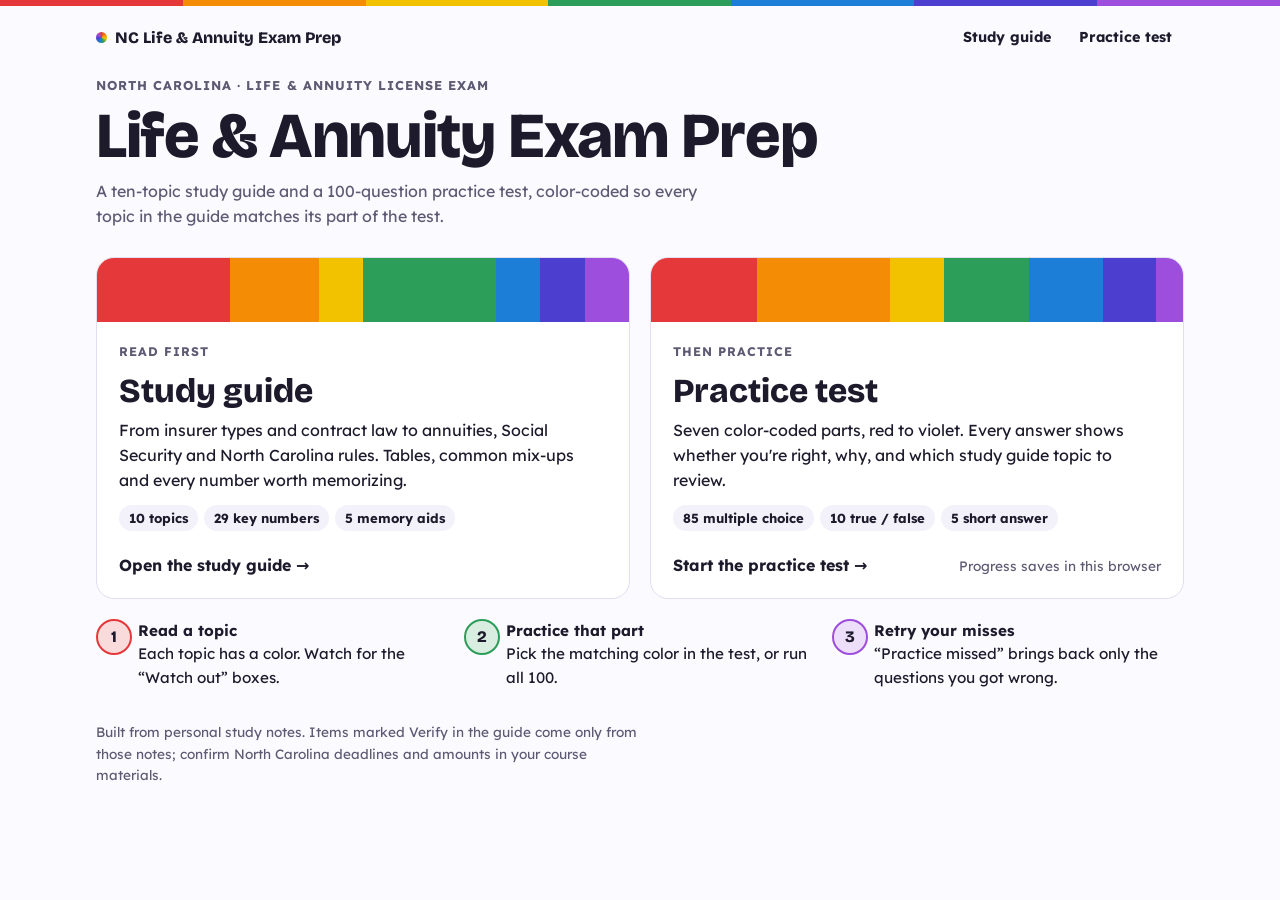
==== index.html @ bba4e841 "Add study guide and practice test site Home page with tiles linking to a ten-topic study guide and a" ====
<!doctype html>
<html lang="en">
<head>
<meta charset="utf-8">
<meta name="viewport" content="width=device-width, initial-scale=1, viewport-fit=cover">
<title>NC Life &amp; Annuity Exam Prep</title>
<meta name="description" content="Study guide and 100-question practice test for the North Carolina Life & Annuity license exam.">
<link rel="preconnect" href="https://fonts.googleapis.com">
<link rel="preconnect" href="https://fonts.gstatic.com" crossorigin>
<link rel="stylesheet" href="https://fonts.googleapis.com/css2?family=Lexend:wght@400;600;700&family=Bricolage+Grotesque:opsz,wght@12..96,600;12..96,800&display=swap">
<link rel="stylesheet" href="styles.css">
<style>
/* Home layout: masthead, then two large tiles side by side (stacked on phones), then a short how-to row. */
.home-title { font-size: clamp(2.3rem, 6vw, 4rem); }
.tiles {
  display: grid;
  grid-template-columns: repeat(2, minmax(0, 1fr));
  gap: 20px;
  padding-block: 28px 20px;
}
@media (max-width: 760px) { .tiles { grid-template-columns: minmax(0, 1fr); } }
.tile {
  display: grid;
  grid-template-rows: auto 1fr auto;
  min-width: 0;
  overflow: hidden;
  border: 1px solid var(--line);
  border-radius: 18px;
  background: var(--surface);
  color: var(--fg);
  text-decoration: none;
  transition: transform 0.15s ease, box-shadow 0.15s ease, border-color 0.15s ease;
}
.tile:hover { transform: translateY(-2px); border-color: var(--fg); box-shadow: 0 10px 28px -16px color-mix(in srgb, var(--fg) 45%, transparent); }
.tile:focus-visible { outline-offset: 4px; }
.bands { display: flex; height: 64px; }
.bands span { flex: var(--w, 1) 1 0; background: var(--c); }
.tile-body { padding: 20px 22px 8px; }
.tile-kicker {
  margin: 0 0 4px;
  font-size: 0.78rem;
  font-weight: 700;
  letter-spacing: 0.08em;
  text-transform: uppercase;
  color: var(--muted);
}
.tile h2 { margin: 0 0 8px; font: 800 clamp(1.6rem, 3vw, 2.1rem)/1.1 var(--display); }
.tile p { margin: 0 0 12px; max-width: 46ch; }
.facts { display: flex; flex-wrap: wrap; gap: 6px; margin: 0; padding: 0; list-style: none; }
.facts li {
  padding: 3px 10px;
  border-radius: 999px;
  background: var(--surface-2);
  font-size: 0.82rem;
  font-weight: 700;
  font-variant-numeric: tabular-nums;
}
.tile-foot {
  display: flex;
  flex-wrap: wrap;
  align-items: center;
  justify-content: space-between;
  gap: 8px 12px;
  padding: 14px 22px 20px;
}
.go { font-weight: 700; }
.progress-note { font-size: 0.85rem; color: var(--muted); font-variant-numeric: tabular-nums; }

.how {
  display: grid;
  grid-template-columns: repeat(3, minmax(0, 1fr));
  gap: 16px;
  margin: 0 0 32px;
  padding: 0;
  list-style: none;
  counter-reset: step;
}
@media (max-width: 760px) { .how { grid-template-columns: minmax(0, 1fr); } }
.how li {
  counter-increment: step;
  display: grid;
  grid-template-columns: 2rem minmax(0, 1fr);
  gap: 10px;
  align-items: start;
  font-size: 0.95rem;
}
.how li::before {
  content: counter(step);
  width: 2rem;
  height: 2rem;
  display: grid;
  place-items: center;
  border: 2px solid var(--c);
  border-radius: 50%;
  background: color-mix(in srgb, var(--c) 18%, var(--surface));
  font: 800 1rem var(--display);
}
.how strong { display: block; }
</style>
</head>
<body>
<div class="rainbow-rule" aria-hidden="true"></div>
<nav class="wrap topnav" aria-label="Site">
  <a class="brand" href="./" aria-current="page"><span class="dot rainbow" aria-hidden="true"></span>NC Life &amp; Annuity Exam Prep</a>
  <div class="navlinks">
    <a href="study-guide.html">Study guide</a>
    <a href="practice-test.html">Practice test</a>
  </div>
</nav>

<header class="masthead">
  <div class="wrap">
    <p class="eyebrow">North Carolina · Life &amp; Annuity license exam</p>
    <h1 class="home-title">Life &amp; Annuity Exam Prep</h1>
    <p class="lede">A ten-topic study guide and a 100-question practice test, color-coded so every topic in the guide matches its part of the test.</p>
  </div>
</header>

<main class="wrap">
  <div class="tiles">
    <a class="tile" href="study-guide.html">
      <div class="bands" aria-hidden="true">
        <span style="--c:var(--red);--w:3"></span>
        <span style="--c:var(--orange);--w:2"></span>
        <span style="--c:var(--yellow);--w:1"></span>
        <span style="--c:var(--green);--w:3"></span>
        <span style="--c:var(--blue);--w:1"></span>
        <span style="--c:var(--indigo);--w:1"></span>
        <span style="--c:var(--violet);--w:1"></span>
      </div>
      <div class="tile-body">
        <p class="tile-kicker">Read first</p>
        <h2>Study guide</h2>
        <p>From insurer types and contract law to annuities, Social Security and North Carolina rules. Tables, common mix-ups and every number worth memorizing.</p>
        <ul class="facts">
          <li>10 topics</li>
          <li>29 key numbers</li>
          <li>5 memory aids</li>
        </ul>
      </div>
      <div class="tile-foot">
        <span class="go">Open the study guide →</span>
      </div>
    </a>

    <a class="tile" href="practice-test.html">
      <div class="bands" aria-hidden="true">
        <span style="--c:var(--red);--w:20"></span>
        <span style="--c:var(--orange);--w:25"></span>
        <span style="--c:var(--yellow);--w:10"></span>
        <span style="--c:var(--green);--w:16"></span>
        <span style="--c:var(--blue);--w:14"></span>
        <span style="--c:var(--indigo);--w:10"></span>
        <span style="--c:var(--violet);--w:5"></span>
      </div>
      <div class="tile-body">
        <p class="tile-kicker">Then practice</p>
        <h2>Practice test</h2>
        <p>Seven color-coded parts, red to violet. Every answer shows whether you're right, why, and which study guide topic to review.</p>
        <ul class="facts">
          <li>85 multiple choice</li>
          <li>10 true / false</li>
          <li>5 short answer</li>
        </ul>
      </div>
      <div class="tile-foot">
        <span class="go">Start the practice test →</span>
        <span class="progress-note" id="progress">Progress saves in this browser</span>
      </div>
    </a>
  </div>

  <ol class="how">
    <li style="--c:var(--red)"><span><strong>Read a topic</strong>Each topic has a color. Watch for the “Watch out” boxes.</span></li>
    <li style="--c:var(--green)"><span><strong>Practice that part</strong>Pick the matching color in the test, or run all 100.</span></li>
    <li style="--c:var(--violet)"><span><strong>Retry your misses</strong>“Practice missed” brings back only the questions you got wrong.</span></li>
  </ol>
</main>

<footer class="wrap foot">
  <p>Built from personal study notes. Items marked Verify in the guide come only from those notes; confirm North Carolina deadlines and amounts in your course materials.</p>
</footer>

<script>
try {
  const s = JSON.parse(localStorage.getItem("ncla-quiz-v1") || "null");
  const answers = s && s.answers ? Object.values(s.answers) : [];
  if (answers.length) {
    const right = answers.filter(a => a.correct).length;
    document.getElementById("progress").textContent = `${answers.length} of 100 answered · ${right} right`;
  }
} catch (e) { /* storage unavailable */ }
</script>
</body>
</html>
---- styles.css ----
/* Shared look for every page: color and type tokens, the rainbow rule, top nav,
   masthead, buttons and footer. Layout: one centered column (max 1120px) with a 16px+ gutter. */
:root {
  --bg: #fbfaff;
  --surface: #ffffff;
  --surface-2: #f3f1fa;
  --fg: #1d1a2b;
  --muted: #5f5a73;
  --line: #e2def0;
  --red: #e5383b;
  --orange: #f48c06;
  --yellow: #f2c200;
  --green: #2d9d5a;
  --blue: #1c7ed6;
  --indigo: #4c3fcf;
  --violet: #9d4edd;
  --ok: #217a43;
  --bad: #c92a3a;
  --link: #4c3fcf;
  --display: "Bricolage Grotesque", "Segoe UI", system-ui, sans-serif;
  --body: "Lexend", "Segoe UI", system-ui, sans-serif;
  color-scheme: light;
}
@media (prefers-color-scheme: dark) {
  :root:not([data-theme="light"]) {
    --bg: #14121c; --surface: #1d1a28; --surface-2: #272336; --fg: #f1eff8; --muted: #aaa4c0; --line: #37314b;
    --red: #ff6b6e; --orange: #ffa94d; --yellow: #ffd43b; --green: #51cf66; --blue: #4dabf7; --indigo: #8c7dff; --violet: #cc8bff;
    --ok: #63e08a; --bad: #ff7b86; --link: #a99fff;
    color-scheme: dark;
  }
}
:root[data-theme="dark"] {
  --bg: #14121c; --surface: #1d1a28; --surface-2: #272336; --fg: #f1eff8; --muted: #aaa4c0; --line: #37314b;
  --red: #ff6b6e; --orange: #ffa94d; --yellow: #ffd43b; --green: #51cf66; --blue: #4dabf7; --indigo: #8c7dff; --violet: #cc8bff;
  --ok: #63e08a; --bad: #ff7b86; --link: #a99fff;
  color-scheme: dark;
}

* { box-sizing: border-box; }
html { -webkit-text-size-adjust: 100%; }
body {
  margin: 0;
  background: var(--bg);
  color: var(--fg);
  font: 16px/1.55 var(--body);
}
.wrap {
  max-width: 1120px;
  margin: 0 auto;
  padding-left: max(16px, env(safe-area-inset-left, 0px));
  padding-right: max(16px, env(safe-area-inset-right, 0px));
}
a { color: var(--link); text-underline-offset: 2px; }
button { font: inherit; color: inherit; }
:focus-visible { outline: 3px solid var(--c, var(--blue)); outline-offset: 2px; }

/* Seven equal bands, red to violet, across the top of every page */
.rainbow-rule {
  height: 6px;
  background: linear-gradient(90deg,
    var(--red) 0 14.28%, var(--orange) 14.28% 28.57%, var(--yellow) 28.57% 42.85%,
    var(--green) 42.85% 57.14%, var(--blue) 57.14% 71.42%, var(--indigo) 71.42% 85.71%, var(--violet) 85.71% 100%);
}

.topnav {
  display: flex;
  flex-wrap: wrap;
  align-items: center;
  justify-content: space-between;
  gap: 8px 16px;
  padding-block: 14px 0;
}
.brand {
  display: inline-flex;
  align-items: center;
  gap: 8px;
  color: var(--fg);
  font: 800 1rem var(--display);
  text-decoration: none;
}
.navlinks { display: flex; flex-wrap: wrap; gap: 4px; }
.navlinks a {
  padding: 6px 12px;
  border-radius: 999px;
  color: var(--fg);
  font-size: 0.9rem;
  font-weight: 700;
  text-decoration: none;
}
.navlinks a:hover { background: var(--surface-2); }
.navlinks a[aria-current="page"] { background: var(--fg); color: var(--bg); }

.dot { width: 11px; height: 11px; flex: none; border-radius: 50%; background: var(--c); }
.dot.rainbow {
  background: conic-gradient(var(--red), var(--orange), var(--yellow), var(--green), var(--blue), var(--indigo), var(--violet), var(--red));
}

.masthead { padding-block: 22px 0; }
.eyebrow {
  margin: 0 0 6px;
  font-size: 0.8rem;
  font-weight: 700;
  letter-spacing: 0.08em;
  text-transform: uppercase;
  color: var(--muted);
}
h1 {
  margin: 0;
  font: 800 clamp(1.9rem, 4.6vw, 3rem)/1.05 var(--display);
  letter-spacing: -0.02em;
  text-wrap: balance;
}
.lede { margin: 10px 0 0; max-width: 62ch; color: var(--muted); }

.btn {
  display: inline-block;
  padding: 10px 16px;
  border: 1px solid var(--line);
  border-radius: 10px;
  background: var(--surface);
  color: var(--fg);
  font-weight: 700;
  font-size: 0.95rem;
  text-decoration: none;
  cursor: pointer;
}
.btn:hover:not(:disabled) { border-color: var(--fg); }
.btn.primary { background: var(--fg); border-color: var(--fg); color: var(--bg); }
.btn.small { padding: 6px 12px; font-size: 0.85rem; }
.btn.danger { border-color: var(--bad); color: var(--bad); }
.btn:disabled { opacity: 0.45; cursor: default; }

kbd {
  padding: 1px 6px;
  border: 1px solid var(--line);
  border-bottom-width: 2px;
  border-radius: 5px;
  background: var(--surface);
  font: 700 0.78rem var(--body);
}

.foot { padding-block: 0 32px; color: var(--muted); font-size: 0.85rem; }
.foot p { margin: 0; max-width: 70ch; }

@media (prefers-reduced-motion: reduce) {
  * { transition: none !important; scroll-behavior: auto !important; }
}
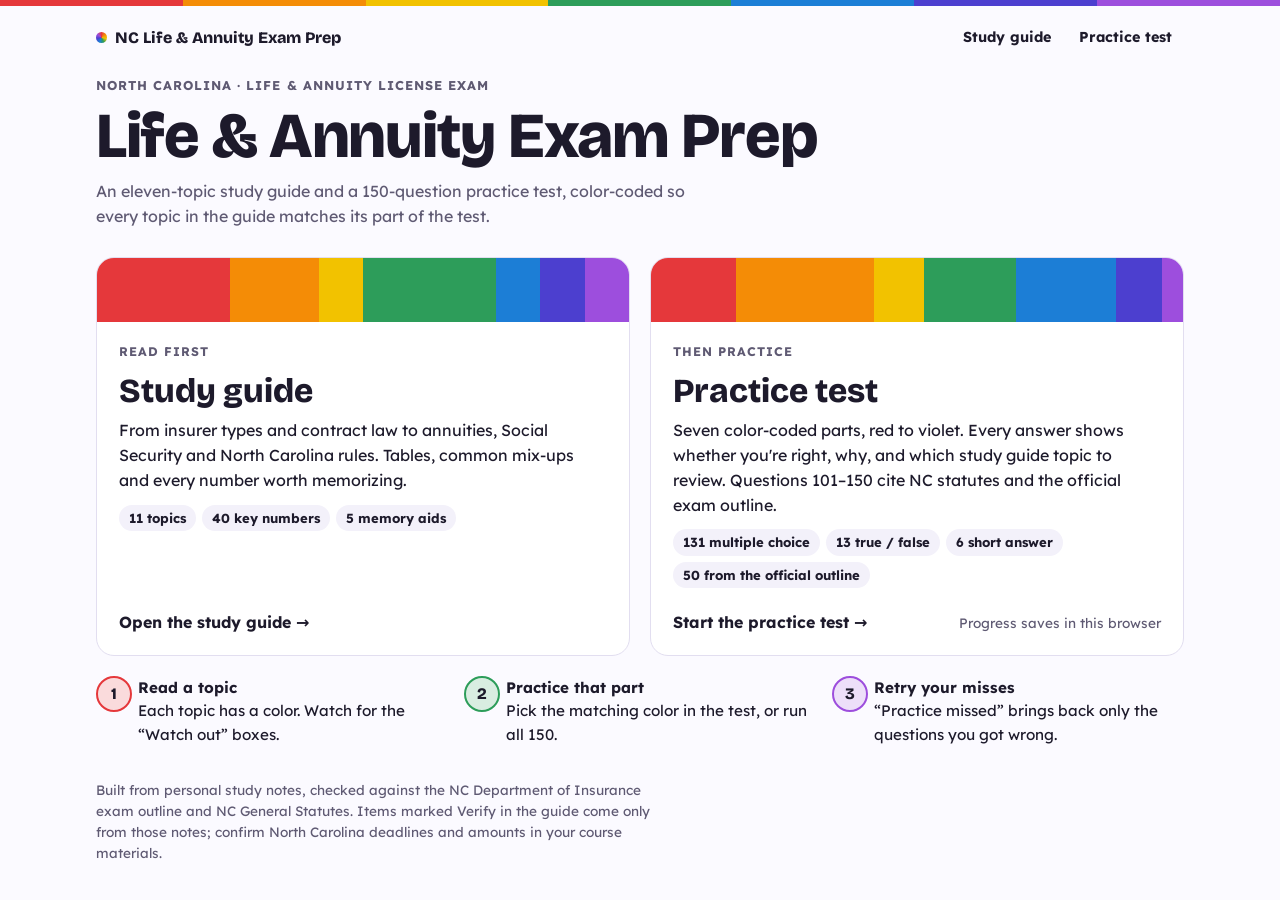
==== commit 297038ad: "Add 50 sourced questions from the NC exam outline Questions 101-150 cover topics from the NCDOI Life" ====
--- a/index.html
+++ b/index.html
@@ -112,7 +112,7 @@
   <div class="wrap">
     <p class="eyebrow">North Carolina · Life &amp; Annuity license exam</p>
     <h1 class="home-title">Life &amp; Annuity Exam Prep</h1>
-    <p class="lede">A ten-topic study guide and a 100-question practice test, color-coded so every topic in the guide matches its part of the test.</p>
+    <p class="lede">An eleven-topic study guide and a 150-question practice test, color-coded so every topic in the guide matches its part of the test.</p>
   </div>
 </header>
 
@@ -133,8 +133,8 @@
         <h2>Study guide</h2>
         <p>From insurer types and contract law to annuities, Social Security and North Carolina rules. Tables, common mix-ups and every number worth memorizing.</p>
         <ul class="facts">
-          <li>10 topics</li>
-          <li>29 key numbers</li>
+          <li>11 topics</li>
+          <li>40 key numbers</li>
           <li>5 memory aids</li>
         </ul>
       </div>
@@ -145,22 +145,23 @@
 
     <a class="tile" href="practice-test.html">
       <div class="bands" aria-hidden="true">
-        <span style="--c:var(--red);--w:20"></span>
-        <span style="--c:var(--orange);--w:25"></span>
-        <span style="--c:var(--yellow);--w:10"></span>
-        <span style="--c:var(--green);--w:16"></span>
-        <span style="--c:var(--blue);--w:14"></span>
-        <span style="--c:var(--indigo);--w:10"></span>
-        <span style="--c:var(--violet);--w:5"></span>
+        <span style="--c:var(--red);--w:24"></span>
+        <span style="--c:var(--orange);--w:39"></span>
+        <span style="--c:var(--yellow);--w:14"></span>
+        <span style="--c:var(--green);--w:26"></span>
+        <span style="--c:var(--blue);--w:28"></span>
+        <span style="--c:var(--indigo);--w:13"></span>
+        <span style="--c:var(--violet);--w:6"></span>
       </div>
       <div class="tile-body">
         <p class="tile-kicker">Then practice</p>
         <h2>Practice test</h2>
-        <p>Seven color-coded parts, red to violet. Every answer shows whether you're right, why, and which study guide topic to review.</p>
+        <p>Seven color-coded parts, red to violet. Every answer shows whether you're right, why, and which study guide topic to review. Questions 101–150 cite NC statutes and the official exam outline.</p>
         <ul class="facts">
-          <li>85 multiple choice</li>
-          <li>10 true / false</li>
-          <li>5 short answer</li>
+          <li>131 multiple choice</li>
+          <li>13 true / false</li>
+          <li>6 short answer</li>
+          <li>50 from the official outline</li>
         </ul>
       </div>
       <div class="tile-foot">
@@ -172,13 +173,13 @@
 
   <ol class="how">
     <li style="--c:var(--red)"><span><strong>Read a topic</strong>Each topic has a color. Watch for the “Watch out” boxes.</span></li>
-    <li style="--c:var(--green)"><span><strong>Practice that part</strong>Pick the matching color in the test, or run all 100.</span></li>
+    <li style="--c:var(--green)"><span><strong>Practice that part</strong>Pick the matching color in the test, or run all 150.</span></li>
     <li style="--c:var(--violet)"><span><strong>Retry your misses</strong>“Practice missed” brings back only the questions you got wrong.</span></li>
   </ol>
 </main>
 
 <footer class="wrap foot">
-  <p>Built from personal study notes. Items marked Verify in the guide come only from those notes; confirm North Carolina deadlines and amounts in your course materials.</p>
+  <p>Built from personal study notes, checked against the NC Department of Insurance exam outline and NC General Statutes. Items marked Verify in the guide come only from those notes; confirm North Carolina deadlines and amounts in your course materials.</p>
 </footer>
 
 <script>
@@ -187,7 +188,7 @@
   const answers = s && s.answers ? Object.values(s.answers) : [];
   if (answers.length) {
     const right = answers.filter(a => a.correct).length;
-    document.getElementById("progress").textContent = `${answers.length} of 100 answered · ${right} right`;
+    document.getElementById("progress").textContent = `${answers.length} of 150 answered · ${right} right`;
   }
 } catch (e) { /* storage unavailable */ }
 </script>
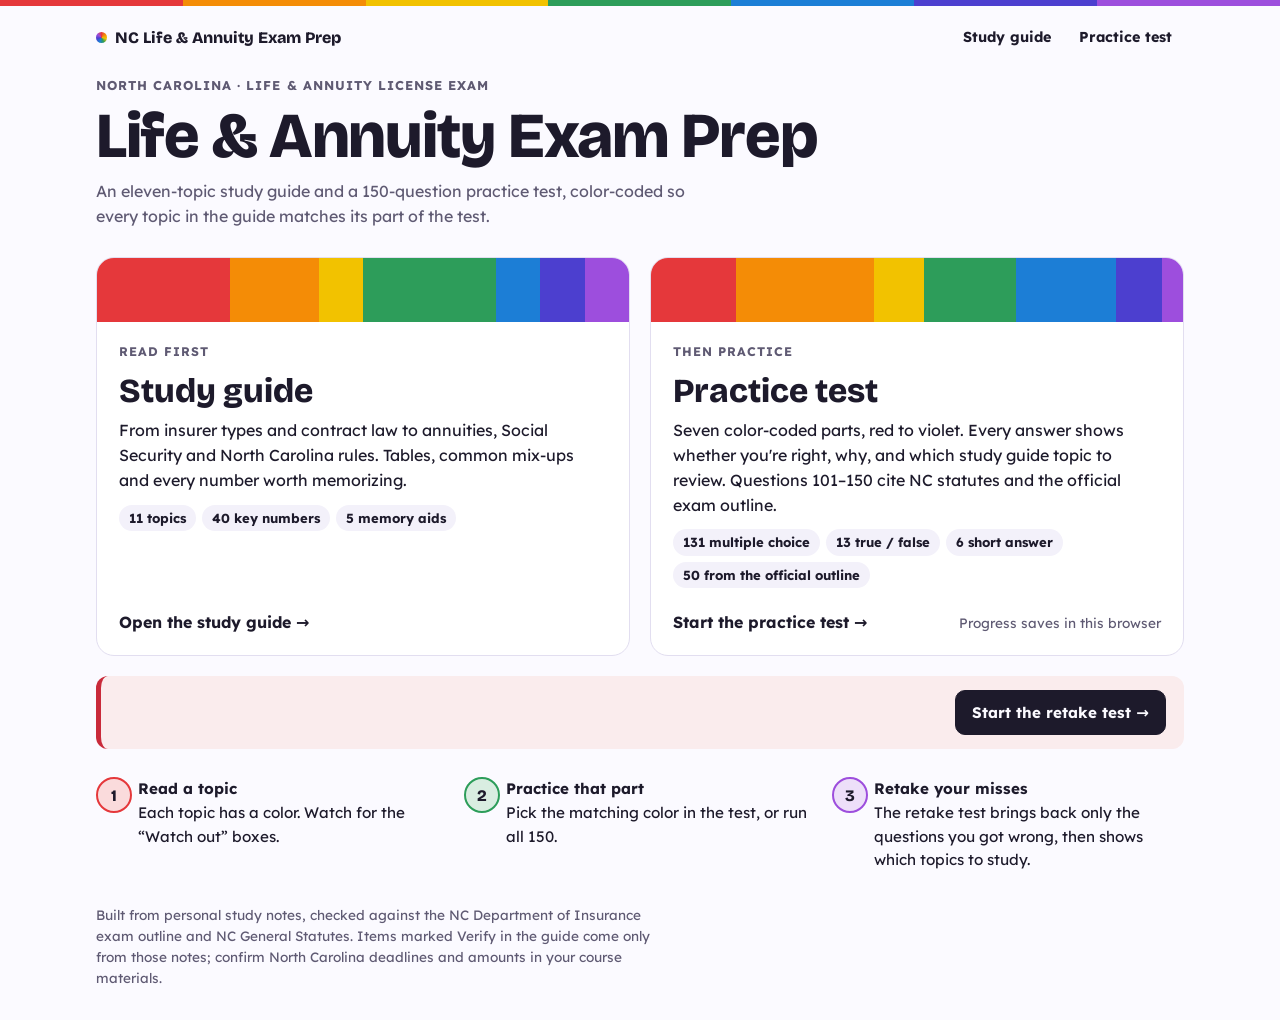
==== commit b4b2bdd3: "Add a retake test for missed questions A retake runs through only the missed questions; answering on" ====
--- a/index.html
+++ b/index.html
@@ -96,6 +96,21 @@
   font: 800 1rem var(--display);
 }
 .how strong { display: block; }
+
+.retake-banner {
+  display: flex;
+  flex-wrap: wrap;
+  align-items: center;
+  justify-content: space-between;
+  gap: 10px 16px;
+  margin: 0 0 28px;
+  padding: 14px 18px;
+  border-left: 5px solid var(--bad);
+  border-radius: 12px;
+  background: color-mix(in srgb, var(--bad) 9%, var(--surface));
+}
+.retake-banner p { margin: 0; }
+.retake-banner strong { display: block; font: 800 1.1rem var(--display); }
 </style>
 </head>
 <body>
@@ -171,10 +186,15 @@
     </a>
   </div>
 
+  <div class="retake-banner" id="retake-banner" hidden>
+    <p><strong id="retake-title"></strong><span id="retake-text"></span></p>
+    <a class="btn primary" id="retake-link" href="practice-test.html#retake">Start the retake test →</a>
+  </div>
+
   <ol class="how">
     <li style="--c:var(--red)"><span><strong>Read a topic</strong>Each topic has a color. Watch for the “Watch out” boxes.</span></li>
     <li style="--c:var(--green)"><span><strong>Practice that part</strong>Pick the matching color in the test, or run all 150.</span></li>
-    <li style="--c:var(--violet)"><span><strong>Retry your misses</strong>“Practice missed” brings back only the questions you got wrong.</span></li>
+    <li style="--c:var(--violet)"><span><strong>Retake your misses</strong>The retake test brings back only the questions you got wrong, then shows which topics to study.</span></li>
   </ol>
 </main>
 
@@ -190,6 +210,19 @@
     const right = answers.filter(a => a.correct).length;
     document.getElementById("progress").textContent = `${answers.length} of 150 answered · ${right} right`;
   }
+  // Point to the retake test when there are missed questions or a retake in progress
+  const missed = answers.filter(a => !a.correct).length;
+  const r = s && s.retake && Array.isArray(s.retake.ids) ? s.retake : null;
+  const done = r && r.answers ? Object.keys(r.answers).length : 0;
+  const inProgress = r && !r.finished && done < r.ids.length;
+  if (missed || inProgress) {
+    document.getElementById("retake-title").textContent = inProgress
+      ? `Your retake test is ${done} of ${r.ids.length} done`
+      : `You've missed ${missed} question${missed === 1 ? "" : "s"}`;
+    document.getElementById("retake-text").textContent = "Retake just those, then see which study guide topics need more work.";
+    if (inProgress) document.getElementById("retake-link").textContent = "Resume the retake →";
+    document.getElementById("retake-banner").hidden = false;
+  }
 } catch (e) { /* storage unavailable */ }
 </script>
 </body>
